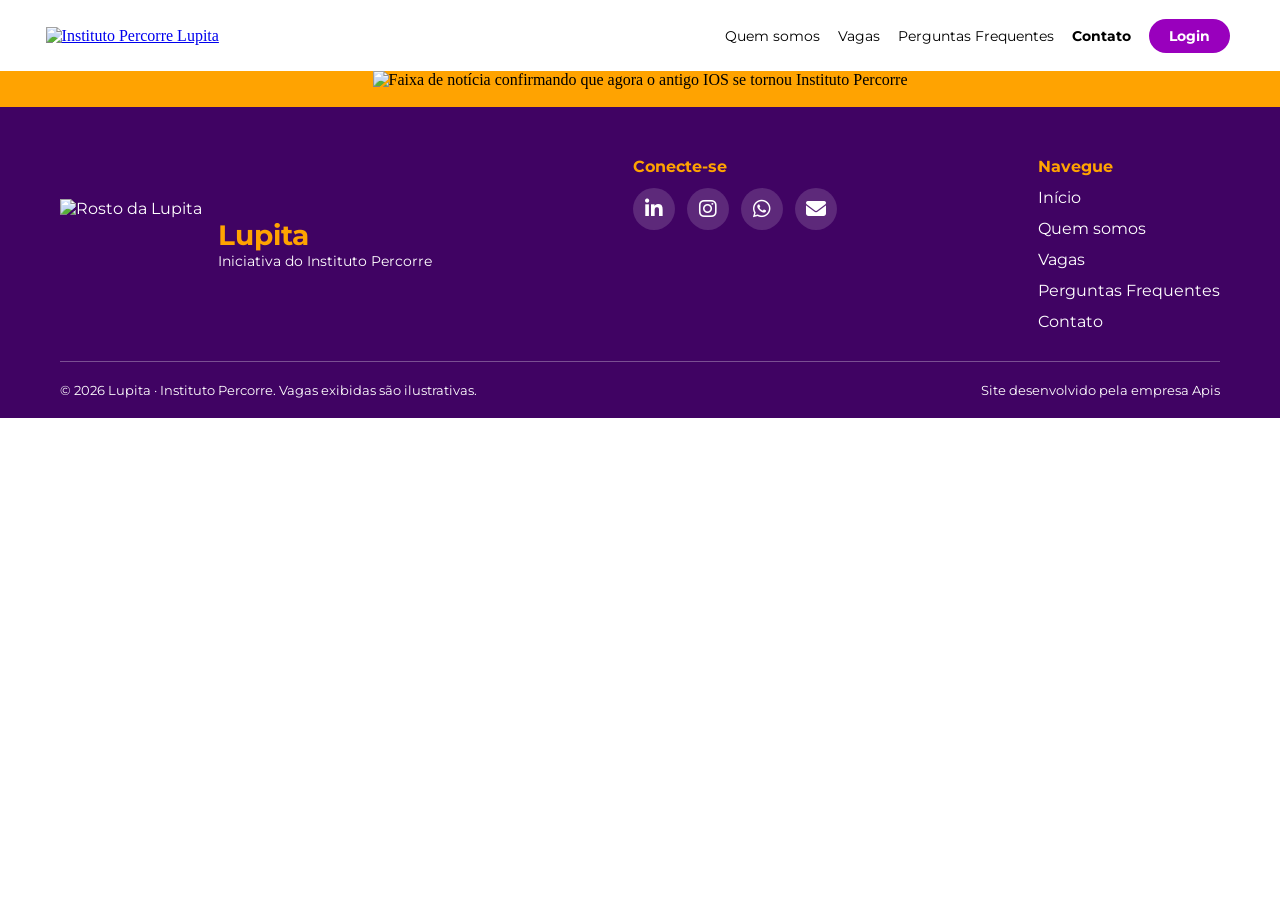
==== html/contato.html @ 806d7263 "Página Quem Somos continuada, quase pronta, criados html e css sobre Contato e Perguntas Frequentes," ====
<!DOCTYPE html>
<html lang="pt-br">
<head>
    <meta charset="UTF-8">
    <meta name="viewport" content="width=device-width, initial-scale=1.0">
    <title>Contato | Lupita</title>
    <link rel="stylesheet" href="../CSS/alt.css">
    <link rel="icon" href="/img/logo-lupita.png" type="image/x-icon">
    <!-- Linkagem com o site para os icons do footer -->
    <link rel="stylesheet" href="https://cdnjs.cloudflare.com/ajax/libs/font-awesome/6.5.1/css/all.min.css">
</head>
<body>
    <header class="header">

        <div class="logo">
             <a href="/index.html"><img src="/img/alt-logo-lupita.png" alt="Instituto Percorre Lupita"></a>
        </div>

        <nav class="nav">
            <div class="navbar-menu">
                <a href="../html/quem_somos.html">Quem somos</a>
                <a href="../html/vagas.html">Vagas</a>
                <a href="../html/perguntas.html">Perguntas Frequentes</a>
                <a href="#"><b>Contato</b></a>
                <a href="../html/login.html" class="login"><b>Login</b></a>
            </div>
        </nav>
    </header>

    <div class="navbar-noticia">
        <img src="../img/noticia-ios-e-percorre.png" alt="Faixa de notícia confirmando que agora o antigo IOS se tornou Instituto Percorre">
    </div>

    <main class="main-contato">
        
    </main>

    <footer class="footer">
        <div class="footer-logo">
            <img src="../img/lupita-rosto.png" alt="Rosto da Lupita" class="footer-mascote">
            <div class="footer-text">
                <h2 class="titulo-footer">Lupita</h2>
                <h3 class="subtitulo-footer">Iniciativa do Instituto Percorre</h3>
            </div>
        </div>

        <div class="footer-contatos">
            <h3 class="subtitulo-conecte">Conecte-se</h3>
            <div class="footer-icones">
                <a href="https://www.linkedin.com/in/lupita-n%C3%BAcleo-de-oportunidades-5b4b7938a/" target="_blank" rel="noopener" aria-label="LinkedIn"><i class="fa-brands fa-linkedin-in"></i></a>
                <a href="https://www.instagram.com/lupita.percorre/" target="_blank" rel="noopener" aria-label="Instagram"><i class="fa-brands fa-instagram"></i></a>
                <a href="#" class="whatsapp" target="_blank" rel="noopener" aria-label="WhatsApp"><i class="fa-brands fa-whatsapp"></i></a>
                <a href="mailto:lupita@percorre.org.br?subject=Contato%20pelo%20site%20da%20Lupita&body=Oi%2C%20Lupita!%20Quero%20come%C3%A7ar%20meu%20futuro%20profissional.%20Pode%20me%20ajudar%3F" aria-label="E-mail"><i class="fa-solid fa-envelope"></i></a>
            </div>
        </div>

        <nav class="footer-nav" aria-label="Navegação do rodapé">
            <h3 class="subtitulo-navegue">Navegue</h3>
            <a href="../index.html">Início</a>
            <a href="../html/quem_somos.html">Quem somos</a>
            <a href="../html/vagas.html">Vagas</a>
            <a href="../html/perguntas.html">Perguntas Frequentes</a>
            <a href="../html/contato.html">Contato</a>
        </nav>

        <div class="footer-bottom">
            <p class="texto-direitos-reservados">© 2026 Lupita · Instituto Percorre. Vagas exibidas são ilustrativas.</p>
            <p class="site-desenvolvedor">Site desenvolvido pela empresa Apis</p>
        </div>
    </footer>

    <!-- Botão de Acessibilidade -->
    <script src="https://cdn.jsdelivr.net/npm/sienna-accessibility/dist/sienna-accessibility.umd.js" defer></script>

    <script src="../js/main.js"></script>
</body>
</html>
---- CSS/alt.css ----
@import url('https://fonts.googleapis.com/css2?family=Montserrat:ital,wght@0,100..900;1,100..900&display=swap');

* {
    margin: 0;
    padding: 0;
    box-sizing: border-box;
}

.header {
    width: 100%;
    min-height: 71px;
    height: auto;
    background-color: white;
    display: flex;
    flex-wrap: wrap;
    align-items: center;
    justify-content: space-between;
    gap: 8px 18px;
    padding: 0 20px;
}

.logo {
    display: flex;
    align-items: center;
}

.logo img {
    height: clamp(56px, 8vw, 81px);
    width: auto;
    max-width: 100%;
    margin-top: -6px;
    margin-left: clamp(0px, 2vw, 30px);
}

.nav {
    display: flex;
    align-items: center;
    margin-left: auto;
    margin-right: 30px;
    min-width: 0;
}

.navbar-menu {
    font-family: "Montserrat", sans-serif;
    display: flex;
    flex-wrap: wrap;
    align-items: center;
    gap: 18px;
}

.navbar-menu a {
    color: black;
    text-decoration: none;
    font-size: 14px;
}

.navbar-menu a:hover {
    color: #9900bd;
    opacity: 0.7;
}

.navbar-menu .login {
    background-color: #9900bd;
    color: white;
    padding: 8px 20px;
    border-radius: 20px;
}

.navbar-menu .login:hover {
    color: white;
    opacity: 0.8;
}

.navbar-noticia {
    width: 100%;
    height: 32px;
    background-color: #FFA301;
    text-align: center;
}

.navbar-noticia img {
    height: 100%;
    background-color: #FFA301;
    text-align: center;
}

.footer {
    display: flex;
    justify-content: space-between;
    flex-wrap: wrap;
    gap: 30px 40px;
    padding: 50px clamp(20px, 5vw, 60px) 0;
    background-color: #400363;
    background-image: url('../img/background-footer.png');
    background-size: cover;
    background-position: center;
    border-top: 4px solid #FFA301;
    color: white;
    font-family: "Montserrat", sans-serif;
}

.footer-logo {
    display: flex;
    align-items: center;
    gap: 16px;
}

.footer-mascote {
    height: 90px;
    width: auto;
}

.titulo-footer {
    font-size: 28px;
    color: #FFA301;
}

.subtitulo-footer {
    font-size: 14px;
    font-weight: 400;
}

.footer-nav, .footer-contatos {
    display: flex;
    flex-direction: column;
    gap: 12px;
}

.subtitulo-navegue, .subtitulo-conecte {
    font-size: 16px;
    color: #FFA301;
}

.footer-nav a {
    color: white;
    text-decoration: none;
}

.footer-nav a:hover {
    color: #FFA301;
}

.footer-icones {
    display: flex;
    gap: 12px;
}

.footer-icones a {
    width: 42px;
    height: 42px;
    display: flex;
    align-items: center;
    justify-content: center;
    border-radius: 50%;
    background-color: rgba(255, 255, 255, 0.15);
    color: white;
    font-size: 20px;
    text-decoration: none;
}

.footer-icones a:hover {
    background-color: #FFA301;
    color: #400363;
}

.footer-bottom {
    width: 100%;
    display: flex;
    justify-content: space-between;
    flex-wrap: wrap;
    gap: 8px;
    padding: 20px 0;
    border-top: 1px solid rgba(255, 255, 255, 0.3);
    font-size: 13px;
}

body .asw-menu-btn {
    background-color: #9900bd !important;
    border-color: #ffffff !important;
    outline-color: #400363 !important;
    color: white !important;
    left: auto !important;
    right: 20px !important;
}

body .asw-menu-header {
    background-color: #400363 !important;
    color: white !important;
}

body .asw-menu-btn, body .asw-menu-header, body .asw-menu-content {
    font-family: "Montserrat", sans-serif !important;
}

@media (max-width: 900px) {
    .header {
        flex-direction: column;
        justify-content: center;
        padding: 8px 16px 14px;
    }

    .logo img {
        margin: 0;
    }

    .nav {
        width: 100%;
        justify-content: center;
        margin: 0;
    }

    .navbar-menu {
        justify-content: center;
        gap: 12px 16px;
    }
}

@media (max-width: 640px) {
    .navbar-menu {
        gap: 10px 14px;
    }

    .navbar-menu a {
        font-size: 13px;
    }

    .navbar-menu .login {
        padding: 7px 16px;
    }

    .navbar-noticia {
        height: auto;
        min-height: 24px;
    }

    .navbar-noticia img {
        width: 100%;
        height: auto;
        display: block;
    }

    .footer {
        justify-content: center;
        gap: 28px 32px;
        padding: 36px 20px 0;
        text-align: center;
    }

    .footer-logo {
        width: 100%;
        justify-content: center;
    }

    .footer-contatos,
    .footer-nav {
        align-items: center;
    }

    .footer-bottom {
        justify-content: center;
        text-align: center;
    }
}
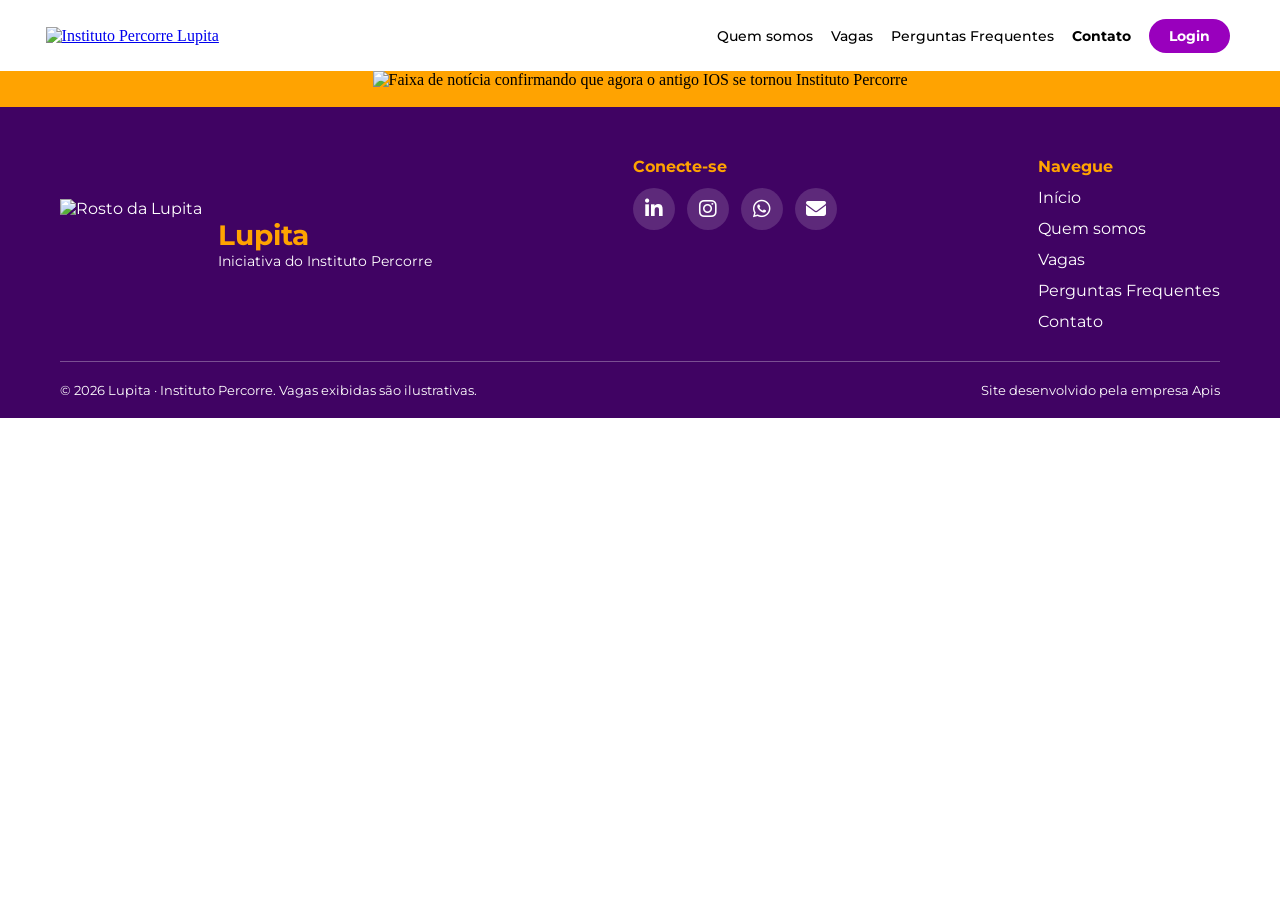
==== commit 1ac2d89c: "Desenvolvimento do sistema de login e edição de vagas" ====
--- a/html/contato.html
+++ b/html/contato.html
@@ -71,7 +71,8 @@
 
     <!-- Botão de Acessibilidade -->
     <script src="https://cdn.jsdelivr.net/npm/sienna-accessibility/dist/sienna-accessibility.umd.js" defer></script>
+    <script src="../JS/auth.js"></script>
 
-    <script src="../js/main.js"></script>
+    <script src="../JS/main.js"></script>
 </body>
 </html>
--- a/CSS/alt.css
+++ b/CSS/alt.css
@@ -38,6 +38,7 @@
     margin-left: auto;
     margin-right: 30px;
     min-width: 0;
+    font-weight: 500;
 }
 
 .navbar-menu {
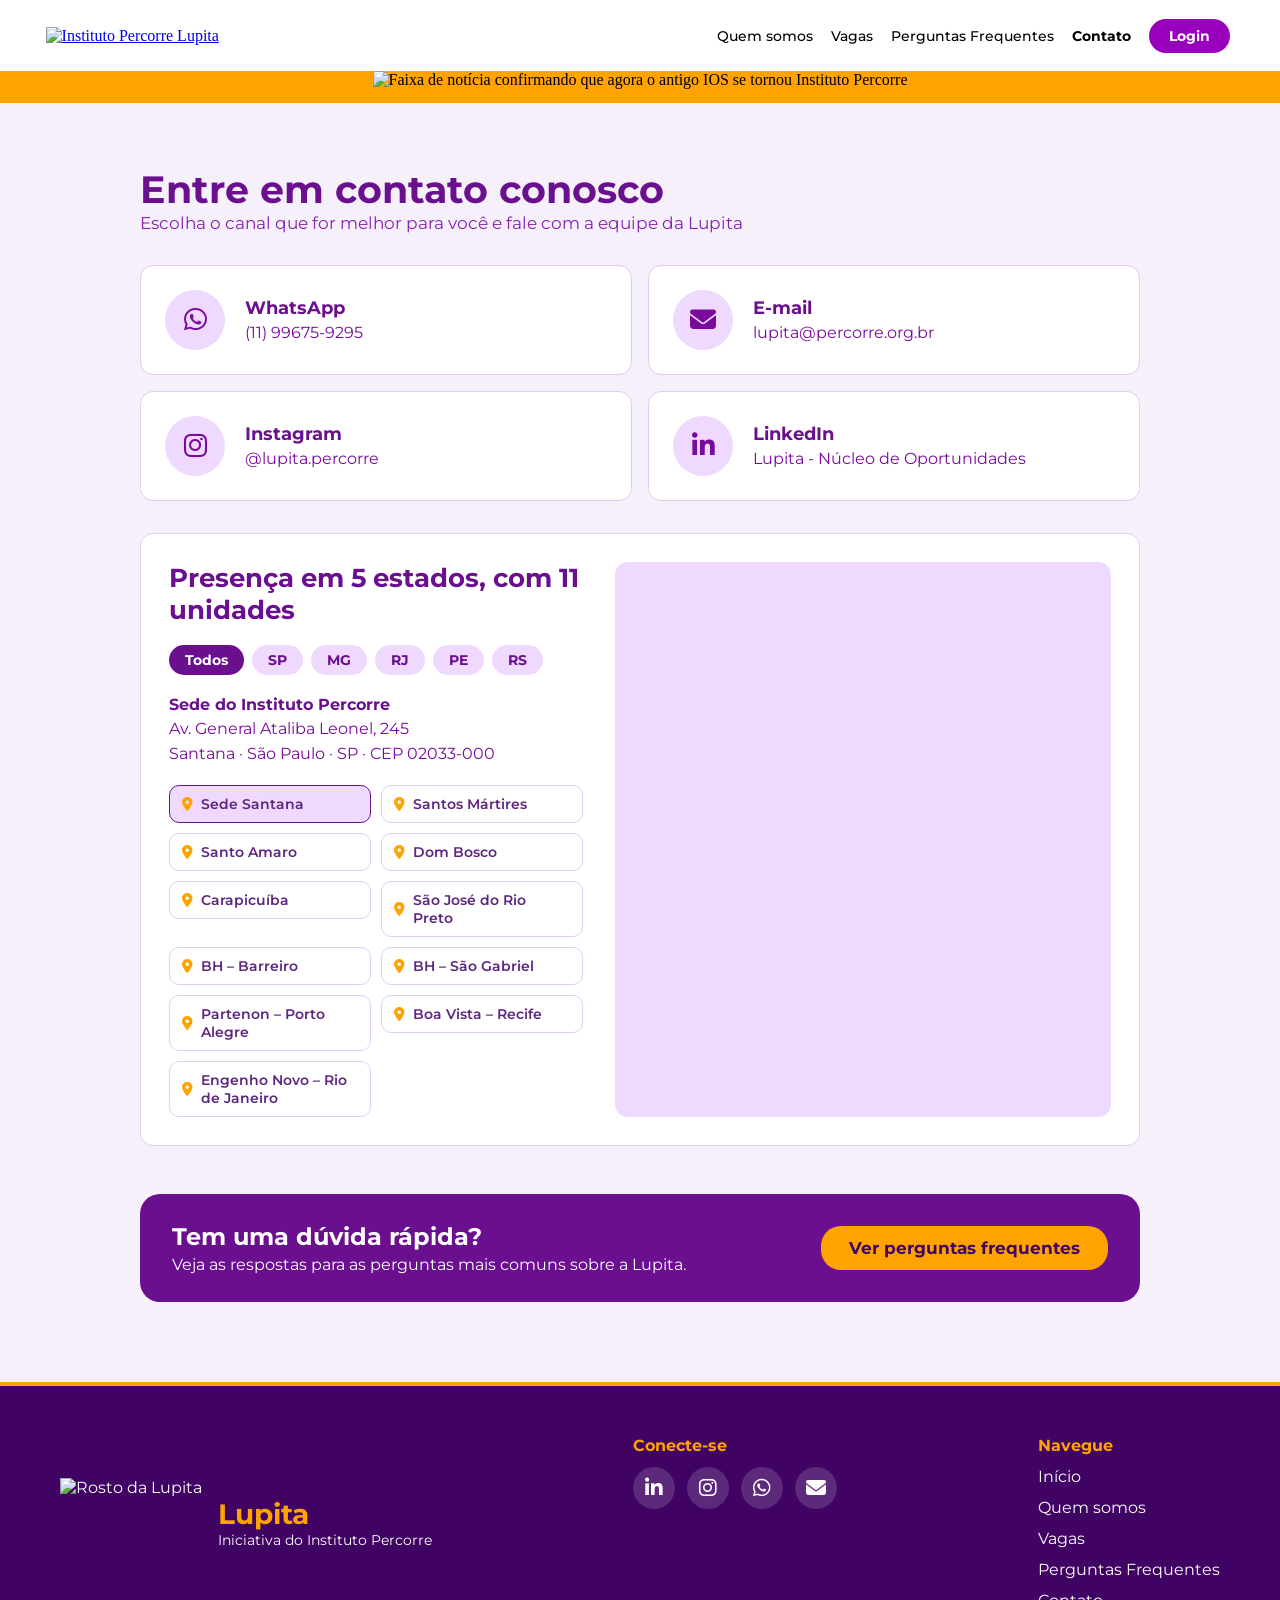
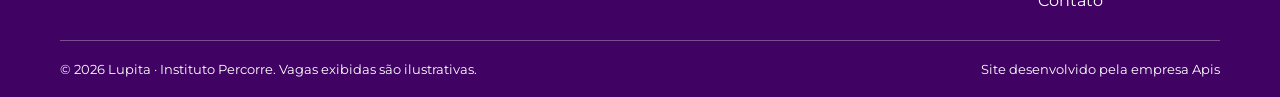
==== commit 3586530e: "Página Perguntas, Contato e Login completo, html formatado e botão de acessibilidade de Libras adici" ====
--- a/html/contato.html
+++ b/html/contato.html
@@ -1,19 +1,22 @@
 <!DOCTYPE html>
 <html lang="pt-br">
+
 <head>
     <meta charset="UTF-8">
     <meta name="viewport" content="width=device-width, initial-scale=1.0">
     <title>Contato | Lupita</title>
     <link rel="stylesheet" href="../CSS/alt.css">
+    <link rel="stylesheet" href="../CSS/contato.css">
     <link rel="icon" href="/img/logo-lupita.png" type="image/x-icon">
     <!-- Linkagem com o site para os icons do footer -->
     <link rel="stylesheet" href="https://cdnjs.cloudflare.com/ajax/libs/font-awesome/6.5.1/css/all.min.css">
 </head>
+
 <body>
     <header class="header">
 
         <div class="logo">
-             <a href="/index.html"><img src="/img/alt-logo-lupita.png" alt="Instituto Percorre Lupita"></a>
+            <a href="/index.html"><img src="/img/alt-logo-lupita.png" alt="Instituto Percorre Lupita"></a>
         </div>
 
         <nav class="nav">
@@ -28,11 +31,136 @@
     </header>
 
     <div class="navbar-noticia">
-        <img src="../img/noticia-ios-e-percorre.png" alt="Faixa de notícia confirmando que agora o antigo IOS se tornou Instituto Percorre">
+        <img src="../img/noticia-ios-e-percorre.png"
+            alt="Faixa de notícia confirmando que agora o antigo IOS se tornou Instituto Percorre">
     </div>
 
     <main class="main-contato">
-        
+        <section class="contato-pagina" aria-labelledby="titulo-contato">
+            <div class="contato-topo">
+                <h1 id="titulo-contato">Entre em contato conosco</h1>
+                <p>Escolha o canal que for melhor para você e fale com a equipe da Lupita</p>
+            </div>
+
+            <div class="contato-lista">
+                <a href="#" class="contato-card whatsapp" target="_blank" rel="noopener">
+                    <span class="contato-icone"><i class="fa-brands fa-whatsapp" aria-hidden="true"></i></span>
+                    <span class="contato-texto">
+                        <strong>WhatsApp</strong>
+                        <span>(11) 99675-9295</span>
+                    </span>
+                </a>
+
+                <a href="mailto:lupita@percorre.org.br?subject=Contato%20pelo%20site%20da%20Lupita&body=Oi%2C%20Lupita!%20Quero%20come%C3%A7ar%20meu%20futuro%20profissional.%20Pode%20me%20ajudar%3F"
+                    class="contato-card">
+                    <span class="contato-icone"><i class="fa-solid fa-envelope" aria-hidden="true"></i></span>
+                    <span class="contato-texto">
+                        <strong>E-mail</strong>
+                        <span>lupita@percorre.org.br</span>
+                    </span>
+                </a>
+
+                <a href="https://www.instagram.com/lupita.percorre/" class="contato-card" target="_blank"
+                    rel="noopener">
+                    <span class="contato-icone"><i class="fa-brands fa-instagram" aria-hidden="true"></i></span>
+                    <span class="contato-texto">
+                        <strong>Instagram</strong>
+                        <span>@lupita.percorre</span>
+                    </span>
+                </a>
+
+                <a href="https://www.linkedin.com/in/lupita-n%C3%BAcleo-de-oportunidades-5b4b7938a/"
+                    class="contato-card" target="_blank" rel="noopener">
+                    <span class="contato-icone"><i class="fa-brands fa-linkedin-in" aria-hidden="true"></i></span>
+                    <span class="contato-texto">
+                        <strong>LinkedIn</strong>
+                        <span>Lupita - Núcleo de Oportunidades</span>
+                    </span>
+                </a>
+            </div>
+
+            <div class="contato-mapa">
+                <div class="contato-mapa-info">
+                    <h2>Presença em 5 estados, com 11 unidades</h2>
+                    <ul class="contato-estados" aria-label="Filtrar unidades por estado">
+                        <li><button type="button" class="estado-btn" data-estado="todos"
+                                aria-pressed="true">Todos</button></li>
+                        <li><button type="button" class="estado-btn" data-estado="SP" aria-pressed="false"
+                                aria-label="São Paulo">SP</button></li>
+                        <li><button type="button" class="estado-btn" data-estado="MG" aria-pressed="false"
+                                aria-label="Minas Gerais">MG</button></li>
+                        <li><button type="button" class="estado-btn" data-estado="RJ" aria-pressed="false"
+                                aria-label="Rio de Janeiro">RJ</button></li>
+                        <li><button type="button" class="estado-btn" data-estado="PE" aria-pressed="false"
+                                aria-label="Pernambuco">PE</button></li>
+                        <li><button type="button" class="estado-btn" data-estado="RS" aria-pressed="false"
+                                aria-label="Rio Grande do Sul">RS</button></li>
+                    </ul>
+                    <p class="contato-endereco"><strong>Sede do Instituto Percorre</strong><br>Av. General Ataliba
+                        Leonel, 245<br>Santana · São Paulo · SP · CEP 02033-000</p>
+                    <ul class="contato-unidades" aria-label="Unidades do Instituto Percorre. Clique para ver no mapa">
+                        <li><button type="button" class="unidade-btn" data-nome="Sede Santana" data-estado="SP"
+                                data-busca="Av. General Ataliba Leonel, 245, Santana, São Paulo - SP" data-zoom="16"
+                                aria-pressed="true"><i class="fa-solid fa-location-dot" aria-hidden="true"></i>Sede
+                                Santana</button></li>
+                        <li><button type="button" class="unidade-btn" data-nome="Santos Mártires" data-estado="SP"
+                                data-busca="Sociedade Santos Mártires, Rua Francisco Mayer Júnior, 98, São Paulo - SP"
+                                data-zoom="16" aria-pressed="false"><i class="fa-solid fa-location-dot"
+                                    aria-hidden="true"></i>Santos Mártires</button></li>
+                        <li><button type="button" class="unidade-btn" data-nome="Santo Amaro" data-estado="SP"
+                                data-busca="Universidade de Santo Amaro (UNISA), Santo Amaro, São Paulo - SP"
+                                data-zoom="15" aria-pressed="false"><i class="fa-solid fa-location-dot"
+                                    aria-hidden="true"></i>Santo Amaro</button></li>
+                        <li><button type="button" class="unidade-btn" data-nome="Dom Bosco" data-estado="SP"
+                                data-busca="Obra Social Dom Bosco, Rua Álvaro Mendonça, 456, Itaquera, São Paulo - SP"
+                                data-zoom="16" aria-pressed="false"><i class="fa-solid fa-location-dot"
+                                    aria-hidden="true"></i>Dom Bosco</button></li>
+                        <li><button type="button" class="unidade-btn" data-nome="Carapicuíba" data-estado="SP"
+                                data-busca="Instituto Percorre, Carapicuíba - SP" data-zoom="14" aria-pressed="false"><i
+                                    class="fa-solid fa-location-dot" aria-hidden="true"></i>Carapicuíba</button></li>
+                        <li><button type="button" class="unidade-btn" data-nome="São José do Rio Preto" data-estado="SP"
+                                data-busca="ARPROM, São José do Rio Preto - SP" data-zoom="14" aria-pressed="false"><i
+                                    class="fa-solid fa-location-dot" aria-hidden="true"></i>São José do Rio
+                                Preto</button></li>
+                        <li><button type="button" class="unidade-btn" data-nome="BH – Barreiro" data-estado="MG"
+                                data-busca="PUC Minas Unidade Barreiro, Belo Horizonte - MG" data-zoom="15"
+                                aria-pressed="false"><i class="fa-solid fa-location-dot" aria-hidden="true"></i>BH –
+                                Barreiro</button></li>
+                        <li><button type="button" class="unidade-btn" data-nome="BH – São Gabriel" data-estado="MG"
+                                data-busca="PUC Minas Campus São Gabriel, Belo Horizonte - MG" data-zoom="15"
+                                aria-pressed="false"><i class="fa-solid fa-location-dot" aria-hidden="true"></i>BH – São
+                                Gabriel</button></li>
+                        <li><button type="button" class="unidade-btn" data-nome="Partenon – Porto Alegre"
+                                data-estado="RS" data-busca="PUCRS, Partenon, Porto Alegre - RS" data-zoom="15"
+                                aria-pressed="false"><i class="fa-solid fa-location-dot" aria-hidden="true"></i>Partenon
+                                – Porto Alegre</button></li>
+                        <li><button type="button" class="unidade-btn" data-nome="Boa Vista – Recife" data-estado="PE"
+                                data-busca="UNICAP Universidade Católica de Pernambuco, Boa Vista, Recife - PE"
+                                data-zoom="15" aria-pressed="false"><i class="fa-solid fa-location-dot"
+                                    aria-hidden="true"></i>Boa Vista – Recife</button></li>
+                        <li><button type="button" class="unidade-btn" data-nome="Engenho Novo – Rio de Janeiro"
+                                data-estado="RJ"
+                                data-busca="Centro Universitário Celso Lisboa, Engenho Novo, Rio de Janeiro - RJ"
+                                data-zoom="15" aria-pressed="false"><i class="fa-solid fa-location-dot"
+                                    aria-hidden="true"></i>Engenho Novo – Rio de Janeiro</button></li>
+                    </ul>
+                </div>
+                <div class="contato-mapa-frame">
+                    <iframe id="mapaFrame"
+                        src="https://www.google.com/maps?q=Av.%20General%20Ataliba%20Leonel%2C%20245%2C%20Santana%2C%20S%C3%A3o%20Paulo%20-%20SP&z=16&output=embed"
+                        title="Mapa da unidade Sede Santana" loading="lazy" referrerpolicy="no-referrer-when-downgrade"
+                        allowfullscreen></iframe>
+                </div>
+            </div>
+
+            <div class="contato-perguntas">
+                <div>
+                    <h2>Tem uma dúvida rápida?</h2>
+                    <p>Veja as respostas para as perguntas mais comuns sobre a Lupita.</p>
+                </div>
+                <a href="../html/perguntas.html" class="btn-perguntas-contato"><b>Ver perguntas frequentes</b></a>
+            </div>
+        </section>
     </main>
 
     <footer class="footer">
@@ -47,10 +175,14 @@
         <div class="footer-contatos">
             <h3 class="subtitulo-conecte">Conecte-se</h3>
             <div class="footer-icones">
-                <a href="https://www.linkedin.com/in/lupita-n%C3%BAcleo-de-oportunidades-5b4b7938a/" target="_blank" rel="noopener" aria-label="LinkedIn"><i class="fa-brands fa-linkedin-in"></i></a>
-                <a href="https://www.instagram.com/lupita.percorre/" target="_blank" rel="noopener" aria-label="Instagram"><i class="fa-brands fa-instagram"></i></a>
-                <a href="#" class="whatsapp" target="_blank" rel="noopener" aria-label="WhatsApp"><i class="fa-brands fa-whatsapp"></i></a>
-                <a href="mailto:lupita@percorre.org.br?subject=Contato%20pelo%20site%20da%20Lupita&body=Oi%2C%20Lupita!%20Quero%20come%C3%A7ar%20meu%20futuro%20profissional.%20Pode%20me%20ajudar%3F" aria-label="E-mail"><i class="fa-solid fa-envelope"></i></a>
+                <a href="https://www.linkedin.com/in/lupita-n%C3%BAcleo-de-oportunidades-5b4b7938a/" target="_blank"
+                    rel="noopener" aria-label="LinkedIn"><i class="fa-brands fa-linkedin-in"></i></a>
+                <a href="https://www.instagram.com/lupita.percorre/" target="_blank" rel="noopener"
+                    aria-label="Instagram"><i class="fa-brands fa-instagram"></i></a>
+                <a href="#" class="whatsapp" target="_blank" rel="noopener" aria-label="WhatsApp"><i
+                        class="fa-brands fa-whatsapp"></i></a>
+                <a href="mailto:lupita@percorre.org.br?subject=Contato%20pelo%20site%20da%20Lupita&body=Oi%2C%20Lupita!%20Quero%20come%C3%A7ar%20meu%20futuro%20profissional.%20Pode%20me%20ajudar%3F"
+                    aria-label="E-mail"><i class="fa-solid fa-envelope"></i></a>
             </div>
         </div>
 
@@ -64,15 +196,18 @@
         </nav>
 
         <div class="footer-bottom">
-            <p class="texto-direitos-reservados">© 2026 Lupita · Instituto Percorre. Vagas exibidas são ilustrativas.</p>
+            <p class="texto-direitos-reservados">© 2026 Lupita · Instituto Percorre. Vagas exibidas são ilustrativas.
+            </p>
             <p class="site-desenvolvedor">Site desenvolvido pela empresa Apis</p>
         </div>
     </footer>
 
     <!-- Botão de Acessibilidade -->
+    <script src="https://vlibras.gov.br/app/vlibras-plugin.js"></script>
     <script src="https://cdn.jsdelivr.net/npm/sienna-accessibility/dist/sienna-accessibility.umd.js" defer></script>
-    <script src="../JS/auth.js"></script>
 
     <script src="../JS/main.js"></script>
+    <script src="../JS/contato.js"></script>
 </body>
+
 </html>
--- a/CSS/contato.css
+++ b/CSS/contato.css
@@ -0,0 +1,318 @@
+@import url('https://fonts.googleapis.com/css2?family=Montserrat:ital,wght@0,100..900;1,100..900&display=swap');
+
+.main-contato {
+    font-family: "Montserrat", sans-serif;
+    background-color: #f5f0fa;
+}
+
+.contato-pagina {
+    width: 100%;
+    min-height: 70vh;
+    display: flex;
+    align-items: center;
+    flex-direction: column;
+    gap: 32px;
+    padding: 64px clamp(24px, 4.7vw, 72px) 80px;
+}
+
+.contato-topo {
+    width: 100%;
+    max-width: 1000px;
+    margin: 0 auto;
+}
+
+.contato-topo h1 {
+    color: #6a0f8e;
+    font-size: 38px;
+    line-height: 1.2;
+}
+
+.contato-topo p {
+    color: #8a1fb0;
+    font-size: 17px;
+}
+
+.contato-lista {
+    width: 100%;
+    max-width: 1000px;
+    margin: 0 auto;
+    display: grid;
+    grid-template-columns: repeat(2, 1fr);
+    gap: 16px;
+}
+
+.contato-card {
+    display: flex;
+    align-items: center;
+    gap: 20px;
+    padding: 24px;
+    border: 1px solid #e2cdf0;
+    border-radius: 13px;
+    background-color: white;
+    color: #5e2580;
+    text-decoration: none;
+}
+
+.contato-card:hover {
+    border-color: #9000b5;
+}
+
+.contato-card:focus-visible,
+.btn-perguntas-contato:focus-visible {
+    outline: 3px solid #FFA301;
+    outline-offset: 3px;
+}
+
+.contato-icone {
+    flex: 0 0 60px;
+    width: 60px;
+    height: 60px;
+    display: grid;
+    place-items: center;
+    border-radius: 50%;
+    background-color: #f0d9ff;
+    color: #7a0a9c;
+    font-size: 26px;
+}
+
+.contato-card:hover .contato-icone {
+    background-color: #6a0f8e;
+    color: white;
+}
+
+.contato-texto {
+    min-width: 0;
+    display: flex;
+    flex-direction: column;
+    gap: 4px;
+}
+
+.contato-texto strong {
+    font-size: 18px;
+    color: #6a0f8e;
+}
+
+.contato-texto span {
+    font-size: 16px;
+    color: #7a0a9c;
+    overflow-wrap: anywhere;
+}
+
+.contato-mapa {
+    width: 100%;
+    max-width: 1000px;
+    margin: 0 auto;
+    display: grid;
+    grid-template-columns: 1fr 1.2fr;
+    gap: 32px;
+    padding: 28px;
+    border: 1px solid #e2cdf0;
+    border-radius: 13px;
+    background-color: white;
+}
+
+.contato-mapa-info {
+    display: flex;
+    flex-direction: column;
+    gap: 18px;
+}
+
+.contato-mapa-info h2 {
+    color: #6a0f8e;
+    font-size: 26px;
+    line-height: 1.25;
+}
+
+.contato-estados {
+    list-style: none;
+    display: flex;
+    flex-wrap: wrap;
+    gap: 8px;
+}
+
+.estado-btn {
+    padding: 4px 14px;
+    border: 2px solid #f0d9ff;
+    border-radius: 20px;
+    background-color: #f0d9ff;
+    color: #6a0f8e;
+    font-family: inherit;
+    font-size: 14px;
+    font-weight: 700;
+    cursor: pointer;
+}
+
+.estado-btn:hover {
+    border-color: #6a0f8e;
+}
+
+.estado-btn[aria-pressed="true"] {
+    border-color: #6a0f8e;
+    background-color: #6a0f8e;
+    color: white;
+}
+
+.contato-endereco {
+    color: #7a0a9c;
+    font-size: 16px;
+    line-height: 1.55;
+}
+
+.contato-endereco strong {
+    color: #6a0f8e;
+}
+
+.contato-unidades {
+    list-style: none;
+    display: grid;
+    grid-template-columns: repeat(2, 1fr);
+    gap: 10px;
+}
+
+.unidade-btn {
+    width: 100%;
+    display: flex;
+    align-items: center;
+    gap: 8px;
+    padding: 9px 12px;
+    border: 1px solid #e2cdf0;
+    border-radius: 10px;
+    background-color: white;
+    color: #5e2580;
+    font-family: inherit;
+    font-size: 14px;
+    font-weight: 600;
+    text-align: left;
+    cursor: pointer;
+}
+
+.unidade-btn i {
+    color: #FFA301;
+}
+
+.unidade-btn:hover {
+    border-color: #9000b5;
+}
+
+.unidade-btn[aria-pressed="true"] {
+    border-color: #6a0f8e;
+    background-color: #f0d9ff;
+}
+
+.estado-btn:focus-visible,
+.unidade-btn:focus-visible {
+    outline: 3px solid #FFA301;
+    outline-offset: 2px;
+}
+
+.contato-mapa-frame {
+    min-height: 380px;
+    overflow: hidden;
+    border-radius: 13px;
+    background-color: #f0d9ff;
+}
+
+.contato-mapa-frame iframe {
+    width: 100%;
+    height: 100%;
+    min-height: 380px;
+    display: block;
+    border: 0;
+}
+
+@media (max-width: 860px) {
+    .contato-mapa {
+        grid-template-columns: 1fr;
+    }
+}
+
+@media (max-width: 640px) {
+    .contato-mapa {
+        padding: 20px 16px;
+    }
+
+    .contato-mapa-info h2 {
+        font-size: 22px;
+    }
+
+    .contato-unidades {
+        grid-template-columns: 1fr;
+    }
+
+    .contato-mapa-frame,
+    .contato-mapa-frame iframe {
+        min-height: 300px;
+    }
+}
+
+.contato-perguntas {
+    width: 100%;
+    max-width: 1000px;
+    margin: 16px auto 0;
+    display: flex;
+    align-items: center;
+    justify-content: space-between;
+    gap: 24px;
+    padding: 28px 32px;
+    border-radius: 20px;
+    background-color: #6a0f8e;
+    color: white;
+}
+
+.contato-perguntas h2 {
+    font-size: 24px;
+    margin-bottom: 4px;
+}
+
+.contato-perguntas p {
+    font-size: 16px;
+}
+
+.btn-perguntas-contato {
+    min-height: 44px;
+    padding: 10px 28px;
+    display: inline-flex;
+    align-items: center;
+    justify-content: center;
+    border-radius: 20px;
+    background-color: #FFA301;
+    color: #400363;
+    font-size: 17px;
+    text-decoration: none;
+    white-space: nowrap;
+}
+
+.btn-perguntas-contato:hover {
+    background-color: #e69500;
+}
+
+@media (max-width: 760px) {
+    .contato-lista {
+        grid-template-columns: 1fr;
+    }
+}
+
+@media (max-width: 640px) {
+    .contato-pagina {
+        padding: 44px 24px 56px;
+    }
+
+    .contato-topo h1 {
+        font-size: 30px;
+    }
+
+    .contato-topo p {
+        font-size: 15px;
+    }
+
+    .contato-card {
+        padding: 18px 16px;
+        gap: 16px;
+    }
+
+    .contato-perguntas {
+        align-items: flex-start;
+        flex-direction: column;
+        padding: 24px 20px;
+    }
+}
